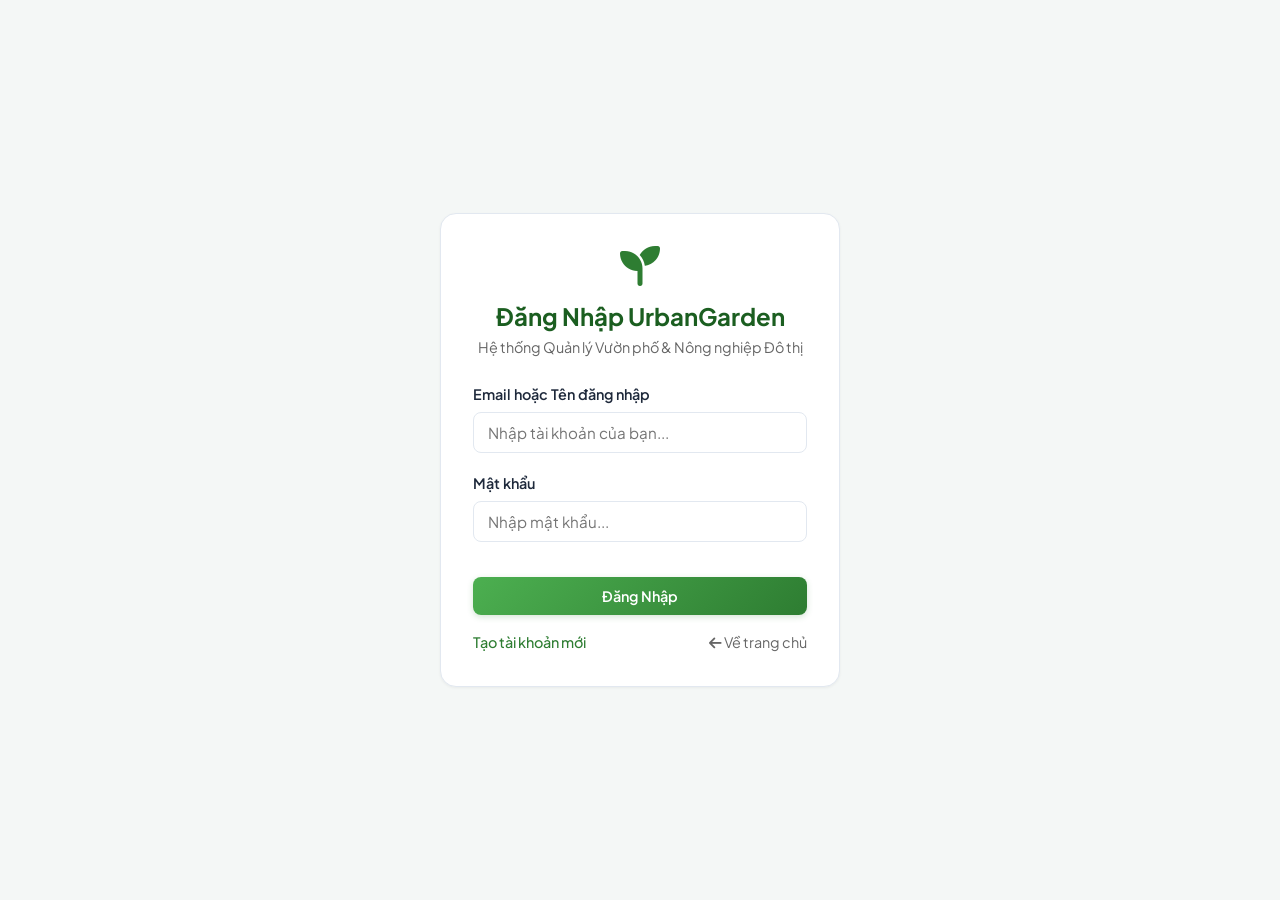
==== dang-nhap.html @ ef1e94a7 "Hoàn thiện mã nguồn UrbanGarden" ====
<!DOCTYPE html>
<html lang="vi">
<head>
    <meta charset="UTF-8">
    <meta name="viewport" content="width=device-width, initial-scale=1.0">
    <title>Đăng Nhập - UrbanGarden</title>
    <link rel="stylesheet" href="style.css">
    <link rel="stylesheet" href="https://cdnjs.cloudflare.com/ajax/libs/font-awesome/6.4.0/css/all.min.css">
</head>
<body style="display: flex; justify-content: center; align-items: center; height: 100vh; background-color: #f4f7f6;">

    <div class="card form-card" style="width: 100%; max-width: 400px; padding: 2rem;">
        <div style="text-align: center; margin-bottom: 1.5rem;">
            <i class="fa-solid fa-seedling" style="font-size: 2.5rem; color: #2e7d32;"></i>
            <h1 style="font-size: 1.5rem; color: #1b5e20; margin-top: 10px;">Đăng Nhập UrbanGarden</h1>
            <p style="color: #666; font-size: 0.9rem;">Hệ thống Quản lý Vườn phố & Nông nghiệp Đô thị</p>
        </div>

        <form id="loginForm">
            <div class="form-group">
                <label for="email">Email hoặc Tên đăng nhập</label>
                <input type="text" id="email" placeholder="Nhập tài khoản của bạn..." required>
            </div>

            <div class="form-group">
                <label for="password">Mật khẩu</label>
                <input type="password" id="password" placeholder="Nhập mật khẩu..." required>
            </div>

            <button type="submit" class="btn-primary" style="width: 100%; justify-content: center; margin-top: 1rem; padding: 10px;">Đăng Nhập</button>
            
            <div style="display: flex; justify-content: space-between; align-items: center; margin-top: 1rem; font-size: 0.9rem;">
                <a href="dang-ky.html" style="color: #2e7d32; text-decoration: none; font-weight: 500;">Tạo tài khoản mới</a>
                <a href="index.html" style="color: #666; text-decoration: none;"><i class="fa-solid fa-arrow-left"></i> Về trang chủ</a>
            </div>
        </form>
    </div>

    <script>
        document.getElementById('loginForm').addEventListener('submit', function(e) {
            e.preventDefault();
            const emailInput = document.getElementById('email').value;
            const passInput = document.getElementById('password').value;

            const savedEmail = localStorage.getItem('registeredEmail');
            const savedPass = localStorage.getItem('registeredPassword');
            const savedName = localStorage.getItem('registeredName') || 'Gia chủ Xanh';

            // Kiểm tra thông tin đăng nhập (hoặc cho phép linh hoạt nếu chưa đăng ký tài khoản nào)
            if ((savedEmail && emailInput === savedEmail && passInput === savedPass) || (!savedEmail)) {
                // Đánh dấu đã đăng nhập thành công
                localStorage.setItem('isLoggedIn', 'true');
                localStorage.setItem('currentUserName', savedName);
                
                alert('Đăng nhập thành công! Chào mừng bạn trở lại khu vườn.');
                window.location.href = 'index.html';
            } else {
                alert('Sai tài khoản hoặc mật khẩu! Vui lòng kiểm tra lại.');
            }
        });
    </script>
</body>
</html>
---- style.css ----
@import url('https://fonts.googleapis.com/css2?family=Plus+Jakarta+Sans:wght@400;500;600;700&display=swap');

* {
    margin: 0;
    padding: 0;
    box-sizing: border-box;
    font-family: 'Plus Jakarta Sans', 'Segoe UI', system-ui, -apple-system, sans-serif;
}

:root {
    --primary: #2e7d32;
    --primary-hover: #1b5e20;
    --primary-light: #e8f5e9;
    --accent: #4caf50;
    --text-dark: #1e293b;
    --text-muted: #64748b;
    --bg-main: #f8fafc;
    --card-bg: #ffffff;
    --border-color: #e2e8f0;
    --shadow-sm: 0 1px 3px rgba(0,0,0,0.05);
    --shadow-md: 0 4px 12px -2px rgba(0,0,0,0.08);
    --shadow-lg: 0 10px 25px -5px rgba(0,0,0,0.1);
    --radius-sm: 8px;
    --radius-md: 12px;
    --radius-lg: 16px;
}

body {
    background-color: var(--bg-main);
    color: var(--text-dark);
    line-height: 1.6;
}

/* --- HEADER & NAVIGATION --- */
.header {
    background: rgba(255, 255, 255, 0.9);
    backdrop-filter: blur(10px);
    position: sticky;
    top: 0;
    z-index: 900;
    display: flex;
    justify-content: space-between;
    align-items: center;
    padding: 0.8rem 2rem;
    border-bottom: 1px solid var(--border-color);
    box-shadow: var(--shadow-sm);
}

.logo {
    display: flex;
    align-items: center;
    gap: 12px;
    font-size: 1.35rem;
    font-weight: 700;
    color: var(--primary);
    letter-spacing: -0.5px;
}

.logo i {
    background: linear-gradient(135deg, #4caf50, #2e7d32);
    -webkit-background-clip: text;
    -webkit-text-fill-color: transparent;
    font-size: 1.6rem;
}

.nav {
    display: flex;
    gap: 1.5rem;
}

.nav a {
    text-decoration: none;
    color: var(--text-muted);
    font-weight: 600;
    font-size: 0.95rem;
    display: flex;
    align-items: center;
    gap: 8px;
    padding: 8px 16px;
    border-radius: 20px;
    transition: all 0.25s ease;
}

.nav a:hover {
    color: var(--primary);
    background-color: var(--primary-light);
}

.nav a.active {
    color: #ffffff;
    background: linear-gradient(135deg, #4caf50, #2e7d32);
    box-shadow: 0 4px 10px rgba(46, 125, 50, 0.25);
}

.user-profile {
    display: flex;
    align-items: center;
    gap: 16px;
}

/* --- BUTTONS --- */
.btn-primary {
    background: linear-gradient(135deg, #4caf50, #2e7d32);
    color: white;
    border: none;
    padding: 9px 18px;
    border-radius: var(--radius-sm);
    cursor: pointer;
    font-size: 0.9rem;
    font-weight: 600;
    display: inline-flex;
    align-items: center;
    gap: 8px;
    box-shadow: 0 2px 6px rgba(46, 125, 50, 0.2);
    transition: all 0.25s ease;
}

.btn-primary:hover {
    transform: translateY(-2px);
    box-shadow: 0 4px 12px rgba(46, 125, 50, 0.35);
}

.btn-outline {
    background: transparent;
    border: 1.5px solid var(--primary);
    color: var(--primary);
    padding: 8px 16px;
    border-radius: var(--radius-sm);
    cursor: pointer;
    font-size: 0.9rem;
    font-weight: 600;
    display: inline-flex;
    align-items: center;
    gap: 6px;
    transition: all 0.25s ease;
}

.btn-outline:hover {
    background: var(--primary-light);
    transform: translateY(-1px);
}

.btn-login {
    background: linear-gradient(135deg, #2e7d32, #1b5e20);
    color: white;
    padding: 8px 18px;
    border-radius: 20px;
    font-size: 0.9rem;
    font-weight: 600;
    display: flex;
    align-items: center;
    gap: 8px;
    text-decoration: none;
    box-shadow: 0 2px 8px rgba(46, 125, 50, 0.25);
    transition: all 0.25s ease;
}

.btn-login:hover {
    transform: translateY(-1px);
    box-shadow: 0 4px 12px rgba(46, 125, 50, 0.4);
}

/* --- MAIN CONTAINER & CARDS --- */
.main-container {
    max-width: 1200px;
    margin: 2rem auto;
    padding: 0 1.5rem;
}

.welcome-section {
    margin-bottom: 2rem;
}

.welcome-section h1 {
    font-size: 2rem;
    color: var(--primary-hover);
    font-weight: 700;
}

.welcome-section p {
    color: var(--text-muted);
    font-size: 1rem;
    margin-top: 4px;
}

.stats-grid {
    display: grid;
    grid-template-columns: repeat(auto-fit, minmax(260px, 1fr));
    gap: 1.25rem;
    margin-bottom: 2rem;
}

.stat-card {
    background: var(--card-bg);
    padding: 1.5rem;
    border-radius: var(--radius-md);
    display: flex;
    align-items: center;
    gap: 20px;
    border: 1px solid var(--border-color);
    box-shadow: var(--shadow-sm);
    transition: transform 0.25s ease, box-shadow 0.25s ease;
}

.stat-card:hover {
    transform: translateY(-3px);
    box-shadow: var(--shadow-md);
}

.stat-card i {
    font-size: 1.8rem;
    padding: 16px;
    border-radius: var(--radius-md);
}

.icon-green { background: #e8f5e9; color: #2e7d32; }
.icon-orange { background: #fff3e0; color: #ef6c00; }
.icon-blue { background: #e3f2fd; color: #1565c0; }

.stat-card h3 {
    font-size: 1.6rem;
    font-weight: 700;
    color: var(--text-dark);
}

.stat-card p {
    color: var(--text-muted);
    font-size: 0.9rem;
    font-weight: 500;
}

.card {
    background: var(--card-bg);
    padding: 1.5rem;
    border-radius: var(--radius-lg);
    border: 1px solid var(--border-color);
    box-shadow: var(--shadow-sm);
    margin-bottom: 1.5rem;
}

.card-header {
    display: flex;
    justify-content: space-between;
    align-items: center;
    margin-bottom: 1.2rem;
    padding-bottom: 0.8rem;
    border-bottom: 1px solid var(--border-color);
}

.card-header h2 {
    font-size: 1.15rem;
    font-weight: 700;
    color: var(--text-dark);
    display: flex;
    align-items: center;
    gap: 10px;
}

/* --- FILTER BAR --- */
.filter-bar {
    display: flex;
    gap: 12px;
    margin-bottom: 1.5rem;
    overflow-x: auto;
    padding-bottom: 4px;
}

.filter-btn {
    background: var(--card-bg);
    border: 1.5px solid var(--border-color);
    padding: 8px 18px;
    border-radius: 30px;
    cursor: pointer;
    font-size: 0.9rem;
    font-weight: 600;
    color: var(--text-muted);
    white-space: nowrap;
    transition: all 0.25s ease;
}

.filter-btn:hover {
    border-color: var(--primary);
    color: var(--primary);
}

.filter-btn.active {
    background: var(--primary);
    color: white;
    border-color: var(--primary);
    box-shadow: 0 4px 10px rgba(46, 125, 50, 0.25);
}

/* --- PLANTS & ARTICLES GRID --- */
.my-plants-grid {
    display: grid;
    grid-template-columns: repeat(auto-fit, minmax(320px, 1fr));
    gap: 1.5rem;
}

.plant-detailed-card {
    background: var(--card-bg);
    border-radius: var(--radius-lg);
    overflow: hidden;
    border: 1px solid var(--border-color);
    box-shadow: var(--shadow-sm);
    display: flex;
    flex-direction: column;
    transition: all 0.3s ease;
}

.plant-detailed-card:hover {
    transform: translateY(-5px);
    box-shadow: var(--shadow-lg);
}

.plant-detailed-card img {
    width: 100%;
    height: 180px;
    object-fit: cover;
}

.plant-content {
    padding: 1.25rem;
    display: flex;
    flex-direction: column;
    flex-grow: 1;
}

.location-tag {
    display: inline-block;
    background: var(--primary-light);
    color: var(--primary);
    font-size: 0.75rem;
    font-weight: 700;
    padding: 4px 10px;
    border-radius: 20px;
    margin-bottom: 10px;
    align-self: flex-start;
    text-transform: uppercase;
    letter-spacing: 0.5px;
}

.plant-content h3 {
    font-size: 1.15rem;
    font-weight: 700;
    color: var(--text-dark);
    margin-bottom: 6px;
}

.plant-specs {
    list-style: none;
    font-size: 0.85rem;
    color: var(--text-muted);
    margin: 12px 0;
    background: #f1f5f9;
    padding: 10px 14px;
    border-radius: var(--radius-sm);
}

.plant-specs li {
    display: flex;
    justify-content: space-between;
    margin-bottom: 4px;
}

.progress-bar {
    width: 100%;
    height: 8px;
    background: #e2e8f0;
    border-radius: 10px;
    overflow: hidden;
    margin: 8px 0;
}

.progress {
    height: 100%;
    background: linear-gradient(90deg, #4caf50, #2e7d32);
    border-radius: 10px;
}

.progress.warning {
    background: linear-gradient(90deg, #ff9800, #ed6c02);
}

/* --- BADGES & TASKS --- */
.badge {
    background: var(--primary-light);
    color: var(--primary);
    padding: 4px 12px;
    border-radius: 20px;
    font-size: 0.8rem;
    font-weight: 600;
}

.task-list {
    list-style: none;
}

.task-item {
    display: flex;
    align-items: center;
    gap: 12px;
    padding: 12px 0;
    border-bottom: 1px solid #f1f5f9;
}

.task-item:last-child {
    border-bottom: none;
}

/* --- NOTIFICATIONS & REMINDER DROPDOWN --- */
.notification-wrapper {
    position: relative;
}

.notification-icon {
    position: relative;
    cursor: pointer;
    font-size: 1.25rem;
    color: var(--text-muted);
    padding: 8px;
    border-radius: 50%;
    transition: all 0.2s ease;
    display: flex;
    align-items: center;
    justify-content: center;
}

.notification-icon:hover {
    background-color: var(--primary-light);
    color: var(--primary);
}

.notification-badge {
    position: absolute;
    top: 2px;
    right: 2px;
    background-color: #ef4444;
    color: white;
    font-size: 0.7rem;
    font-weight: 700;
    padding: 2px 6px;
    border-radius: 10px;
    line-height: 1;
    border: 2px solid #ffffff;
}

.notification-dropdown {
    display: none;
    position: absolute;
    right: 0;
    top: 48px;
    width: 340px;
    background-color: var(--card-bg);
    box-shadow: var(--shadow-lg);
    border-radius: var(--radius-md);
    z-index: 1000;
    overflow: hidden;
    border: 1px solid var(--border-color);
    animation: fadeIn 0.2s ease-in-out;
}

@keyframes fadeIn {
    from { opacity: 0; transform: translateY(-8px); }
    to { opacity: 1; transform: translateY(0); }
}

.notification-dropdown.active {
    display: block;
}

.dropdown-header {
    background-color: #f8fafc;
    padding: 14px 16px;
    border-bottom: 1px solid var(--border-color);
}

.reminder-form {
    padding: 14px 16px;
    background-color: #fafafa;
}

.reminder-form h4 {
    font-size: 0.85rem;
    font-weight: 700;
    color: var(--text-dark);
    margin-bottom: 10px;
}

.form-group-sm input {
    width: 100%;
    padding: 8px 12px;
    border: 1px solid var(--border-color);
    border-radius: var(--radius-sm);
    font-size: 0.85rem;
    outline: none;
    margin-bottom: 8px;
}

.form-group-sm input:focus {
    border-color: var(--primary);
}

.btn-primary-sm {
    width: 100%;
    background: var(--primary);
    color: white;
    border: none;
    padding: 8px;
    border-radius: var(--radius-sm);
    cursor: pointer;
    font-size: 0.85rem;
    font-weight: 600;
}

.btn-primary-sm:hover {
    background: var(--primary-hover);
}

/* --- FORMS & RESPONSIVE --- */
.form-card {
    max-width: 700px;
    margin: 0 auto;
}

.form-group {
    margin-bottom: 1.2rem;
}

.form-group label {
    display: block;
    font-size: 0.9rem;
    font-weight: 600;
    color: var(--text-dark);
    margin-bottom: 6px;
}

.form-group input,
.form-group select,
.form-group textarea {
    width: 100%;
    padding: 10px 14px;
    border: 1px solid var(--border-color);
    border-radius: var(--radius-sm);
    font-size: 0.95rem;
    outline: none;
    transition: border-color 0.25s ease;
}

.form-group input:focus,
.form-group select:focus,
.form-group textarea:focus {
    border-color: var(--primary);
    box-shadow: 0 0 0 3px rgba(46, 125, 50, 0.15);
}

@media (max-width: 768px) {
    .header {
        flex-direction: column;
        gap: 12px;
        padding: 1rem;
    }
    .nav {
        flex-wrap: wrap;
        justify-content: center;
        gap: 8px;
    }
}

/* --- Giao diện Lịch Tháng --- */
.calendar-month-card {
    padding: 1.5rem;
}

.calendar-weekdays {
    display: grid;
    grid-template-columns: repeat(7, 1fr);
    text-align: center;
    font-weight: 700;
    color: var(--text-muted);
    font-size: 0.9rem;
    padding-bottom: 10px;
    border-bottom: 2px solid var(--border-color);
    margin-bottom: 10px;
}

.calendar-grid-month {
    display: grid;
    grid-template-columns: repeat(7, 1fr);
    gap: 8px;
}

.calendar-day-cell {
    background: #fafafa;
    border: 1px solid var(--border-color);
    border-radius: var(--radius-sm);
    min-height: 100px;
    padding: 8px;
    display: flex;
    flex-direction: column;
    transition: all 0.2s ease;
}

.calendar-day-cell:hover {
    background: #f1f5f9;
}

.calendar-day-cell.empty {
    background: transparent;
    border: none;
}

.calendar-day-cell.today {
    background: var(--primary-light);
    border-color: var(--primary);
    box-shadow: 0 0 0 2px rgba(46, 125, 50, 0.2);
}

.day-number {
    font-weight: 700;
    font-size: 0.9rem;
    color: var(--text-dark);
    margin-bottom: 6px;
}

.calendar-day-cell.today .day-number {
    color: var(--primary-hover);
}

.day-tasks {
    display: flex;
    flex-direction: column;
    gap: 4px;
    overflow-y: auto;
    max-height: 70px;
}

.day-task-item {
    background: #ffffff;
    border-left: 3px solid var(--primary);
    padding: 3px 6px;
    font-size: 0.75rem;
    border-radius: 3px;
    color: var(--text-dark);
    box-shadow: 0 1px 2px rgba(0,0,0,0.02);
}

@media (max-width: 768px) {
    .calendar-weekdays div {
        font-size: 0.75rem;
    }
    .calendar-day-cell {
        min-height: 80px;
        padding: 4px;
    }
    .day-task-item {
        font-size: 0.65rem;
    }
}

/* --- Modal Ghi Chú Lịch Tháng --- */
.modal-overlay {
    position: fixed;
    top: 0;
    left: 0;
    width: 100%;
    height: 100%;
    background: rgba(0, 0, 0, 0.5);
    backdrop-filter: blur(4px);
    display: flex;
    justify-content: center;
    align-items: center;
    z-index: 2000;
}

.calendar-day-cell {
    cursor: pointer;
    position: relative;
}

.calendar-day-cell:hover::after {
    content: '+ Thêm ghi chú';
    position: absolute;
    bottom: 4px;
    right: 4px;
    font-size: 0.65rem;
    background: var(--primary);
    color: white;
    padding: 2px 4px;
    border-radius: 3px;
}
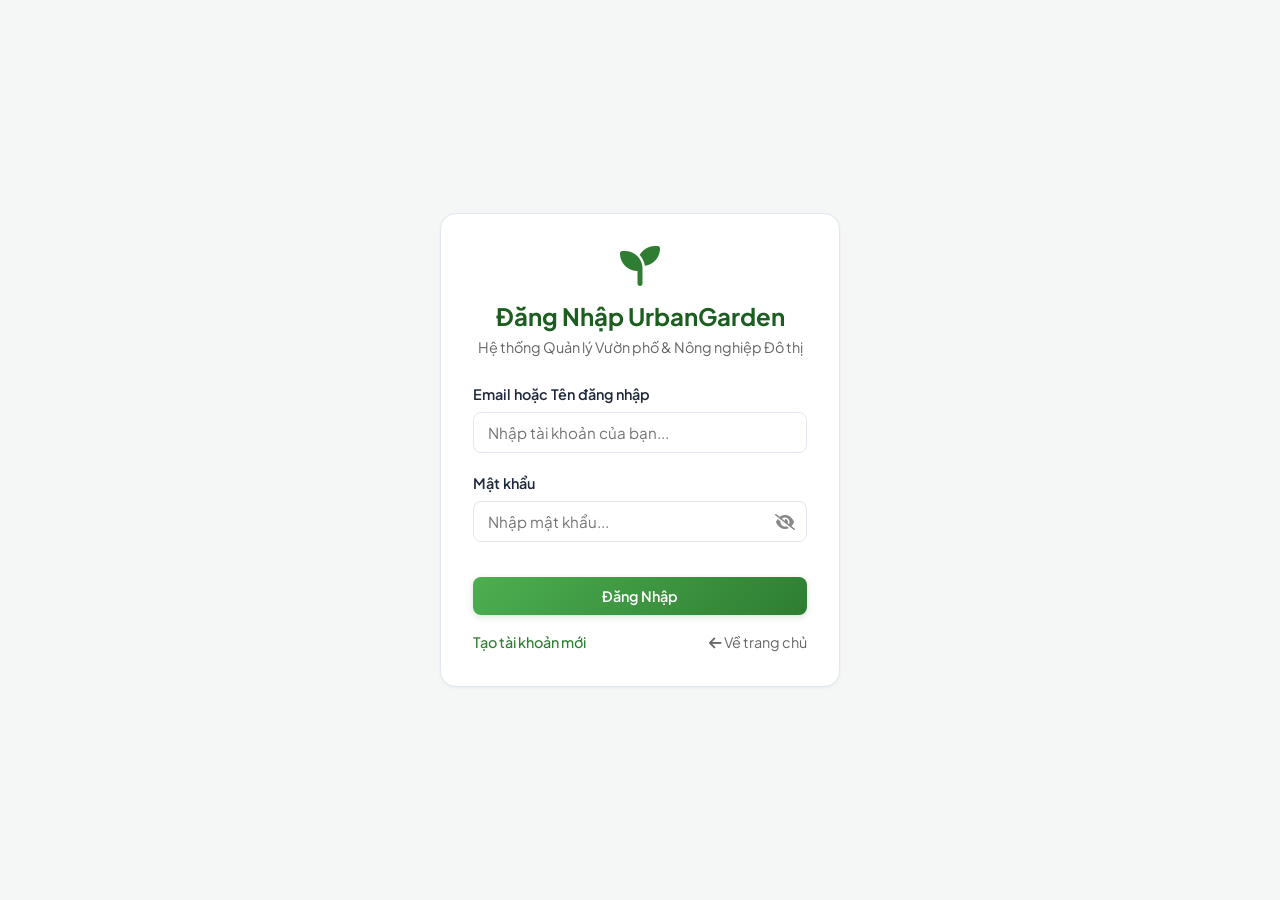
==== commit bf06d42b: "thay doi dang-ky, dang-nhap" ====
--- a/dang-nhap.html
+++ b/dang-nhap.html
@@ -7,6 +7,7 @@
     <link rel="stylesheet" href="style.css">
     <link rel="stylesheet" href="https://cdnjs.cloudflare.com/ajax/libs/font-awesome/6.4.0/css/all.min.css">
 </head>
+
 <body style="display: flex; justify-content: center; align-items: center; height: 100vh; background-color: #f4f7f6;">
 
     <div class="card form-card" style="width: 100%; max-width: 400px; padding: 2rem;">
@@ -24,7 +25,10 @@
 
             <div class="form-group">
                 <label for="password">Mật khẩu</label>
-                <input type="password" id="password" placeholder="Nhập mật khẩu..." required>
+                <div style="position: relative; display: flex; align-items: center;">
+                    <input type="password" id="password" placeholder="Nhập mật khẩu..." required style="width: 100%; padding-right: 40px;">
+                    <i class="fa-solid fa-eye-slash" id="togglePassword" style="position: absolute; right: 12px; cursor: pointer; color: #888;"></i>
+                </div>
             </div>
 
             <button type="submit" class="btn-primary" style="width: 100%; justify-content: center; margin-top: 1rem; padding: 10px;">Đăng Nhập</button>
@@ -36,28 +40,97 @@
         </form>
     </div>
 
+    <!-- Popup Thông Báo Hiện Đại (Đã được đưa vào đúng bên trong body) -->
+    <div id="customModal" style="display: none; position: fixed; inset: 0; background: rgba(0, 0, 0, 0.45); z-index: 99999; align-items: center; justify-content: center;">
+        <div style="background: #ffffff; width: 90%; max-width: 340px; border-radius: 24px; padding: 28px 24px; text-align: center; box-shadow: 0 20px 40px rgba(0,0,0,0.2); font-family: inherit;">
+            
+            <!-- Icon tròn có vầng sáng -->
+            <div id="modalIconWrap" style="width: 72px; height: 72px; border-radius: 50%; margin: 0 auto 18px; display: flex; align-items: center; justify-content: center; font-size: 32px;">
+                <i id="modalIcon"></i>
+            </div>
+
+            <h3 id="modalTitle" style="margin: 0 0 10px; font-size: 19px; font-weight: 700; color: #1e293b;">Thông báo</h3>
+            <p id="modalMessage" style="margin: 0 0 24px; font-size: 14px; line-height: 1.5; color: #475569;"></p>
+
+            <button id="modalBtn" style="width: 100%; padding: 13px; border: none; border-radius: 30px; background: #2e7d32; color: #ffffff; font-size: 15px; font-weight: 600; cursor: pointer;">
+                Đồng ý
+            </button>
+        </div>
+    </div>
+
     <script>
-        document.getElementById('loginForm').addEventListener('submit', function(e) {
-            e.preventDefault();
-            const emailInput = document.getElementById('email').value;
-            const passInput = document.getElementById('password').value;
+    function showAppModal(isSuccess, message, onConfirm) {
+        const modal = document.getElementById('customModal');
+        const iconWrap = document.getElementById('modalIconWrap');
+        const icon = document.getElementById('modalIcon');
+        const msg = document.getElementById('modalMessage');
+        const btn = document.getElementById('modalBtn');
 
-            const savedEmail = localStorage.getItem('registeredEmail');
-            const savedPass = localStorage.getItem('registeredPassword');
-            const savedName = localStorage.getItem('registeredName') || 'Gia chủ Xanh';
+        msg.textContent = message;
 
-            // Kiểm tra thông tin đăng nhập (hoặc cho phép linh hoạt nếu chưa đăng ký tài khoản nào)
-            if ((savedEmail && emailInput === savedEmail && passInput === savedPass) || (!savedEmail)) {
-                // Đánh dấu đã đăng nhập thành công
-                localStorage.setItem('isLoggedIn', 'true');
-                localStorage.setItem('currentUserName', savedName);
-                
-                alert('Đăng nhập thành công! Chào mừng bạn trở lại khu vườn.');
+        if (isSuccess) {
+            // Tích V xanh lá
+            iconWrap.style.background = 'radial-gradient(circle, rgba(34, 197, 94, 0.25) 0%, rgba(34, 197, 94, 0.05) 70%)';
+            icon.className = 'fa-solid fa-check';
+            icon.style.color = '#16a34a';
+        } else {
+            // Dấu X màu đỏ
+            iconWrap.style.background = 'radial-gradient(circle, rgba(239, 68, 68, 0.25) 0%, rgba(239, 68, 68, 0.05) 70%)';
+            icon.className = 'fa-solid fa-xmark';
+            icon.style.color = '#dc2626';
+        }
+
+        modal.style.display = 'flex';
+
+        btn.onclick = function() {
+            modal.style.display = 'none';
+            if (onConfirm) onConfirm();
+        };
+    }
+
+    // Xử lý nộp form đăng nhập
+    document.getElementById('loginForm').addEventListener('submit', function(e) {
+        e.preventDefault();
+        const emailInput = document.getElementById('email').value.trim();
+        const passInput = document.getElementById('password').value;
+
+        const savedEmail = localStorage.getItem('registeredEmail');
+        const savedPass = localStorage.getItem('registeredPassword');
+        const defaultName = emailInput.includes('@') ? emailInput.split('@')[0] : emailInput;
+        const savedName = localStorage.getItem('registeredName') || defaultName;
+
+        // 1. Kiểm tra nếu chưa từng có tài khoản nào đăng ký trong máy
+        if (!savedEmail) {
+            showAppModal(false, 'Chưa có tài khoản nào được đăng ký! Vui lòng bấm Đăng ký trước.');
+            return;
+        }
+
+        // 2. Kiểm tra chính xác 100% email và mật khẩu
+        if (emailInput === savedEmail && passInput === savedPass) {
+            localStorage.setItem('isLoggedIn', 'true');
+            localStorage.setItem('currentUserName', savedName);
+            localStorage.setItem('currentUserEmail', emailInput);
+
+            showAppModal(true, 'Đăng nhập thành công! Chào mừng bạn trở lại khu vườn.', function() {
                 window.location.href = 'index.html';
-            } else {
-                alert('Sai tài khoản hoặc mật khẩu! Vui lòng kiểm tra lại.');
-            }
+            });
+        } else {
+            showAppModal(false, 'Sai tài khoản hoặc mật khẩu! Vui lòng kiểm tra lại.');
+        }
+    });
+
+    // Xử lý bật/tắt hiển thị mật khẩu
+    const togglePassword = document.getElementById('togglePassword');
+    const passwordField = document.getElementById('password');
+
+    if (togglePassword && passwordField) {
+        togglePassword.addEventListener('click', function () {
+            const type = passwordField.getAttribute('type') === 'password' ? 'text' : 'password';
+            passwordField.setAttribute('type', type);
+            this.classList.toggle('fa-eye');
+            this.classList.toggle('fa-eye-slash');
         });
+    }
     </script>
 </body>
 </html>
--- a/style.css
+++ b/style.css
@@ -688,4 +688,27 @@
     color: white;
     padding: 2px 4px;
     border-radius: 3px;
+}
+
+/* --- Giao diện Bảng dữ liệu Nhật ký --- */
+.data-table {
+    width: 100%;
+    border-collapse: collapse;
+    text-align: left;
+    font-size: 0.9rem;
+}
+
+.data-table th, .data-table td {
+    padding: 12px 16px;
+    border-bottom: 1px solid var(--border-color);
+}
+
+.data-table th {
+    background-color: #f8fafc;
+    font-weight: 700;
+    color: var(--text-dark);
+}
+
+.data-table tr:hover {
+    background-color: #f1f5f9;
 }
